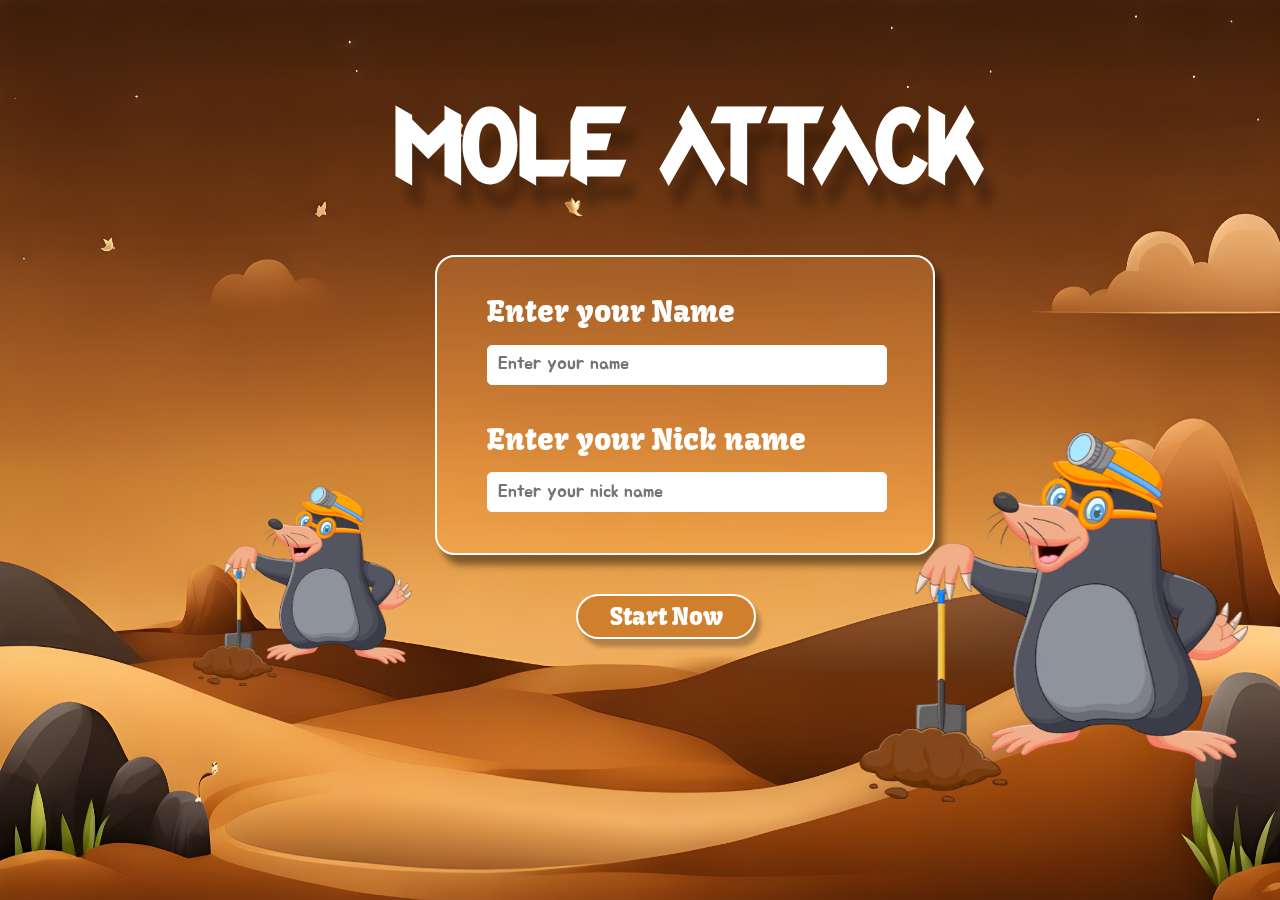
==== detail.html @ c9e3c453 "Game" ====
<!DOCTYPE html>
<html lang="en">
<head>
    <meta charset="UTF-8">
    <meta name="viewport" content="width=device-width, initial-scale=1.0">
    <title>Start Game</title>
    <link rel="stylesheet" href="detail.css">
</head>
<body>
    <!-- logo  -->
    <div >
        <h1 id="logo">Mole Attack</h1>
    </div>

    <!-- player detail input box -->
    <div id="detailBox">
        <div>
            <label for= "name" class="block-display">Enter your Name</label>
            <input type="text" name="" id="name" placeholder="Enter your name" >
        </div>
        <div>
            <label for= "nickName" class="block-display">Enter your Nick name</label>
            <input type="text" name="" id="nickName" placeholder="Enter your nick name" >
        </div>
    </div>

    <!-- cartoon characters -->
    <div>
        <img src="assests\mole2-bg.png" alt="" id="mole1">
    </div>
    <div>
        <img src="assests\mole2-bg.png" alt="" id="mole2">
    </div>

    <div>
        <button id="startBtn">Start Now</button>
    </div>
    
</body>
</html>
---- detail.css ----
@import url('https://fonts.googleapis.com/css2?family=Kavoon&display=swap');
@import url('https://fonts.googleapis.com/css2?family=Jua&display=swap');

@font-face {
    font-family: 'Realtime Gamer - Personal Use Regular';
    font-style: normal;
    font-weight: normal;
    src: local('Realtime Gamer - Personal Use Regular'), url('./assests/RealtimeGamerPersonalUse-ZVL38.woff') format('woff');
    }
    
*{
    margin: 0;
    padding: 0;
    box-sizing: border-box;
}


body{
    background-image: url("./assests/brown-bg.png");
    background-size: 100% 100vh;
    background-repeat: no-repeat;
}

/* ---------logo-------- */
#logo{
    color: #FFF;
    font-size: 94px;
    font-family: 'Realtime Gamer - Personal Use Regular';
    margin: 5% 0 4% 31%;
    text-shadow: 11px 24px 10px rgba(0, 0, 0, 0.25);
    }

 /*------ player detail input box------*/
#detailBox  {
    margin-left: 34%;
    border:2px solid #fff;
    border-radius: 20px;
    width: 500px;
    height: 300px;
    backdrop-filter: blur(10px) brightness(1.1);
    background-color: rgba(224, 153, 71, 0.27);
    box-shadow: rgba(0, 0, 0, 0.438) 7px 10px 7px;
}

label{
    font-family: 'Kavoon', serif;
    font-size: 30px;
    color: #fff;
    margin: 7% 0 3% 10%;
}

.block-display{
    display: block;
}

input[type="text"]{
    width: 400px;
    height: 40px;
    border: 1px solid #fff;
    border-radius: 5px;
    margin-left:10%;
    padding: 0 10px;
    font-family: 'Jua', sans-serif;
    font-size: 18px;
}

/* --------button------ */
#startBtn{
    border-radius: 40px;
    border: 2px solid #FFF;
    background: #D07F2D;
    color: #fff;
    width: 180px;
    height: 45px;
    font-size: 24px;
    font-family: 'Kavoon', serif;
    margin: 3% 0 0 45%;
    box-shadow: 5px 8px 4px 0px rgba(0, 0, 0, 0.25);
    
}

/* ------mole images-------  */

#mole1{
    width: 220px;
    height: 200px;
    position: absolute;
    top: 54%;
    left: 15%;
}

#mole2{
    width: 390px;
    height: 370px;
    position: absolute;
    top: 48%;
    left: 67%;
}
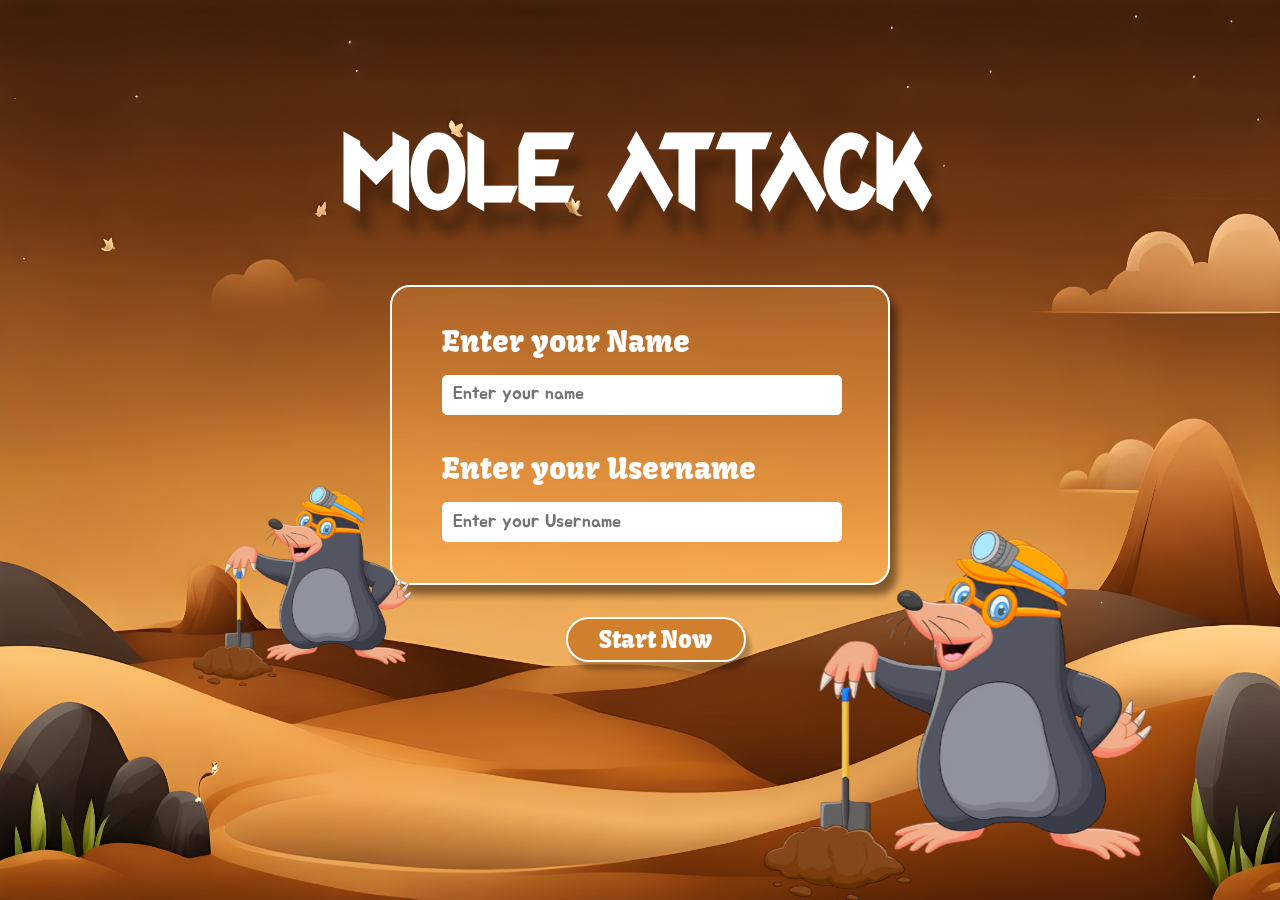
==== commit bf2b524e: "GAME" ====
--- a/detail.html
+++ b/detail.html
@@ -13,16 +13,19 @@
     </div>
 
     <!-- player detail input box -->
-    <div id="detailBox">
+    <form action="./instruction.html" id="detailBox">
         <div>
             <label for= "name" class="block-display">Enter your Name</label>
-            <input type="text" name="" id="name" placeholder="Enter your name" >
+            <input type="text" name="" id="name" placeholder="Enter your name" required  autocomplete="off">
         </div>
         <div>
-            <label for= "nickName" class="block-display">Enter your Nick name</label>
-            <input type="text" name="" id="nickName" placeholder="Enter your nick name" >
+            <label for= "nickName" class="block-display">Enter your Username</label>
+            <input type="text" name="" id="userName" placeholder="Enter your Username" required  autocomplete="off">
         </div>
-    </div>
+        <div id="buttonDiv">
+           <input type="submit" value="Start Now" id="startBtn">
+        </div>
+    </form>
 
     <!-- cartoon characters -->
     <div>
@@ -32,9 +35,7 @@
         <img src="assests\mole2-bg.png" alt="" id="mole2">
     </div>
 
-    <div>
-        <button id="startBtn">Start Now</button>
-    </div>
     
 </body>
-</html>+</html>
+<script src="./detail.js"></script>--- a/detail.css
+++ b/detail.css
@@ -26,13 +26,14 @@
     color: #FFF;
     font-size: 94px;
     font-family: 'Realtime Gamer - Personal Use Regular';
-    margin: 5% 0 4% 31%;
+    text-align: center;
+    margin: 90px 0 55px 0;
     text-shadow: 11px 24px 10px rgba(0, 0, 0, 0.25);
     }
 
  /*------ player detail input box------*/
 #detailBox  {
-    margin-left: 34%;
+    margin: 0 auto  ;
     border:2px solid #fff;
     border-radius: 20px;
     width: 500px;
@@ -74,8 +75,9 @@
     height: 45px;
     font-size: 24px;
     font-family: 'Kavoon', serif;
-    margin: 3% 0 0 45%;
+    margin: 15% 35%;
     box-shadow: 5px 8px 4px 0px rgba(0, 0, 0, 0.25);
+    cursor: pointer;
     
 }
 
@@ -93,6 +95,104 @@
     width: 390px;
     height: 370px;
     position: absolute;
-    top: 48%;
-    left: 67%;
-}+    bottom: 0%;
+    right: 10%;
+}
+
+/* adding media query */
+/* for mobile  */
+@media all  and (max-width:480px) {
+
+/*------ logo------*/
+#logo{
+    font-size: 44px;
+    margin: 110px 0 50px  0;
+}
+
+ /*------ player detail input box------*/
+ #detailBox  {
+    margin: 0 auto;
+    width: 250px;
+    height: 250px;
+}
+
+label{
+    font-size: 20px;
+    margin: 40px 0 10px 10%;
+}
+
+
+input[type="text"]{
+    width: 200px;
+    height: 30px;
+    font-size: 14px;
+}    
+
+ /*------ button-----*/
+#startBtn{
+    width: 130px;
+    height: 40px;
+    font-size: 18px;
+    margin: 70px  0 0 60px ;
+}
+
+/*------ mole images------*/
+#mole1,#mole2{
+    display: none;
+}
+}
+
+/* for tablet  */
+@media all and (min-width:480px) and (max-width:784px){
+
+    /*------ logo------*/
+    #logo{
+        font-size: 60px;
+        margin: 80px 0 50px  0;
+    }
+    
+     /*------ player detail input box------*/
+     #detailBox  {
+        margin: 0 auto;
+        width: 350px;
+        height: 300px;
+    }
+    
+    label{
+        font-size: 28px;
+        margin: 40px 0 15px 10%;
+    }
+    
+    
+    input[type="text"]{
+        width:280px;
+        height: 40px;
+        font-size: 14px;
+    }    
+    
+     /*------ button-----*/
+    #startBtn{
+        width: 150px;
+        height: 45px;
+        font-size: 18px;
+        margin: 70px  0 0 100px ;
+    }
+    
+    #buttonDiv{
+        height: 100px ;
+    }
+    
+    /*------ mole images------*/
+    #mole1{
+       display: none;
+    }
+    
+    #mole2{
+        width: 200px;
+        height: 260px;
+        position: absolute;
+        bottom: 0%;
+        right: 30px;
+    }
+    }    
+    